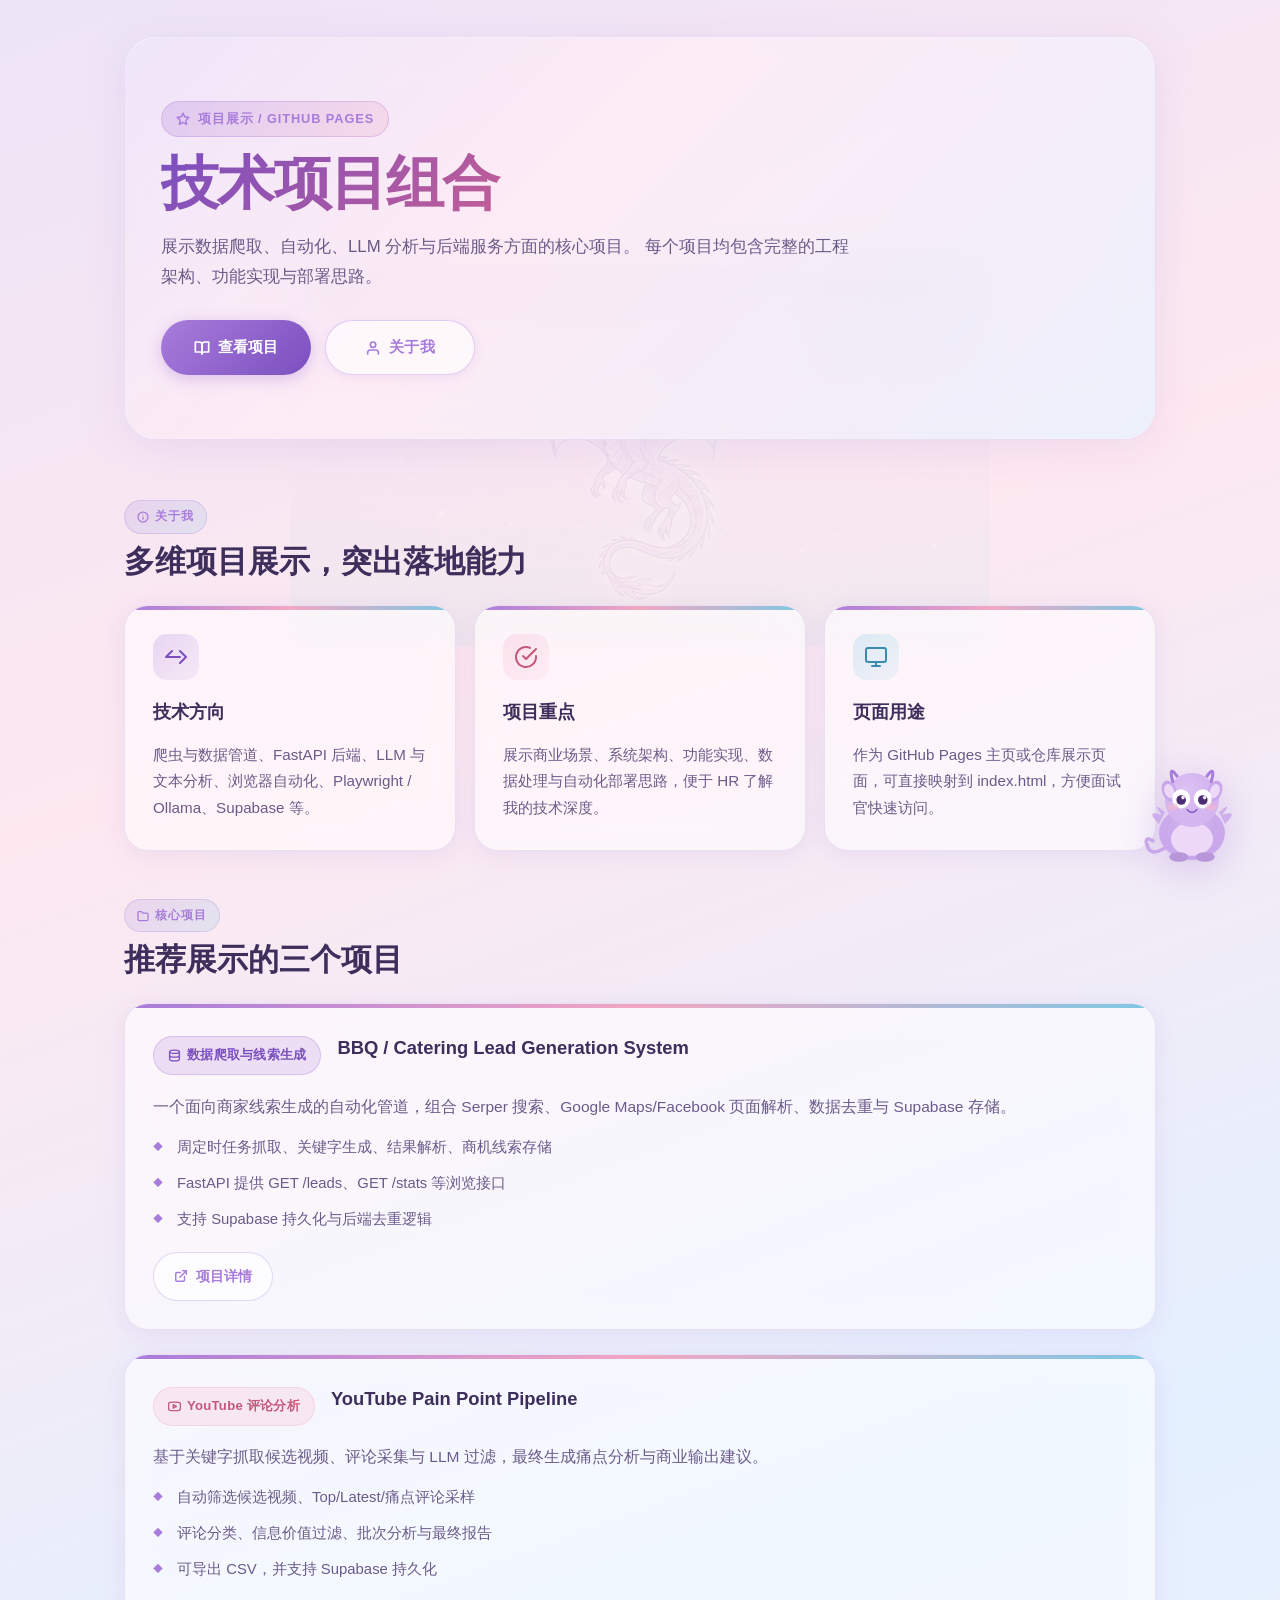
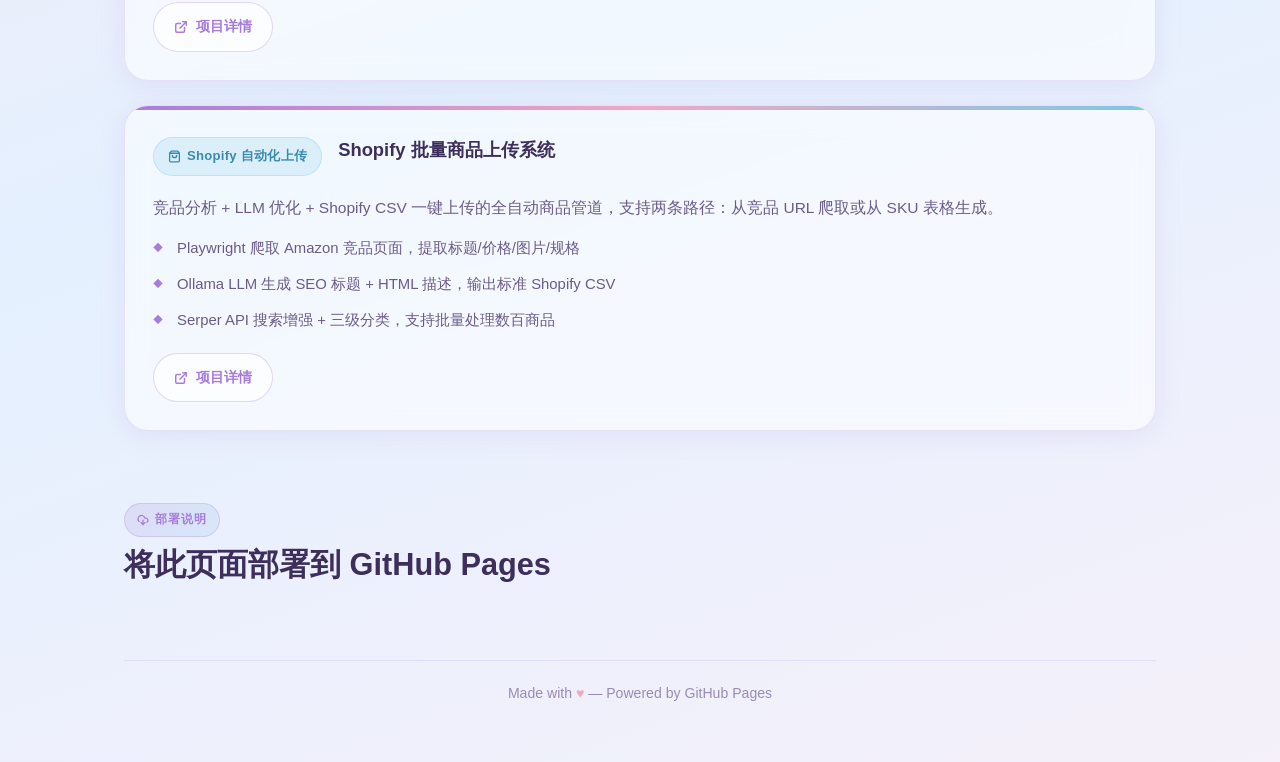
==== index.html @ dde098b6 "项目展示" ====
<!DOCTYPE html>
<html lang="zh-CN">
<head>
  <meta charset="UTF-8" />
  <meta name="viewport" content="width=device-width, initial-scale=1.0" />
  <title>Portfolio | GitHub Pages</title>
  <link rel="stylesheet" href="style.css" />
</head>
<body>

  <!-- ====== Starry sky layer ====== -->
  <div class="stars-layer" id="starsLayer" aria-hidden="true"></div>

  <!-- ====== Dragon background watermark ====== -->
  <img class="dragon-bg" src="images/kali-dragon-bg.png" alt="" aria-hidden="true" />

  <!-- ====== Mouse trail canvas ====== -->
  <canvas id="trailCanvas" aria-hidden="true"></canvas>

  <!-- ====== Page shell ====== -->
  <div class="page-shell">

    <!-- ====== Hero ====== -->
    <header class="hero">
      <div class="hero-content">
        <p class="eyebrow">
          <svg width="14" height="14" viewBox="0 0 24 24" fill="none" stroke="currentColor" stroke-width="2.5" stroke-linecap="round" stroke-linejoin="round"><polygon points="12 2 15.09 8.26 22 9.27 17 14.14 18.18 21.02 12 17.77 5.82 21.02 7 14.14 2 9.27 8.91 8.26 12 2"/></svg>
          项目展示 / GitHub Pages
        </p>
        <h1>技术项目组合</h1>
        <p class="hero-copy">
          展示数据爬取、自动化、LLM 分析与后端服务方面的核心项目。
          每个项目均包含完整的工程架构、功能实现与部署思路。
        </p>
        <div class="hero-buttons">
          <a class="btn btn-primary" href="#projects">
            <svg width="16" height="16" viewBox="0 0 24 24" fill="none" stroke="currentColor" stroke-width="2.5" stroke-linecap="round" stroke-linejoin="round"><path d="M2 3h6a4 4 0 0 1 4 4v14a3 3 0 0 0-3-3H2z"/><path d="M22 3h-6a4 4 0 0 0-4 4v14a3 3 0 0 1 3-3h7z"/></svg>
            查看项目
          </a>
          <a class="btn btn-secondary" href="#about">
            <svg width="16" height="16" viewBox="0 0 24 24" fill="none" stroke="currentColor" stroke-width="2.5" stroke-linecap="round" stroke-linejoin="round"><path d="M20 21v-2a4 4 0 0 0-4-4H8a4 4 0 0 0-4 4v2"/><circle cx="12" cy="7" r="4"/></svg>
            关于我
          </a>
        </div>
      </div>
    </header>

    <main>

      <!-- ====== About ====== -->
      <section class="intro" id="about">
        <div class="section-head">
          <span class="section-label">
            <svg width="12" height="12" viewBox="0 0 24 24" fill="none" stroke="currentColor" stroke-width="2.5" stroke-linecap="round" stroke-linejoin="round"><circle cx="12" cy="12" r="10"/><line x1="12" y1="16" x2="12" y2="12"/><line x1="12" y1="8" x2="12.01" y2="8"/></svg>
            关于我
          </span>
          <h2>多维项目展示，突出落地能力</h2>
        </div>
        <div class="intro-grid">
          <div class="intro-card">
            <div class="card-icon card-icon--purple">
              <svg width="24" height="24" viewBox="0 0 24 24" fill="none" stroke="#7B4FBF" stroke-width="2" stroke-linecap="round" stroke-linejoin="round"><polyline points="16 18 22 12 16 6"/><polyline points="8 6 2 12 16 12"/></svg>
            </div>
            <h3>技术方向</h3>
            <p>爬虫与数据管道、FastAPI 后端、LLM 与文本分析、浏览器自动化、Playwright / Ollama、Supabase 等。</p>
          </div>
          <div class="intro-card">
            <div class="card-icon card-icon--pink">
              <svg width="24" height="24" viewBox="0 0 24 24" fill="none" stroke="#C4587A" stroke-width="2" stroke-linecap="round" stroke-linejoin="round"><path d="M22 11.08V12a10 10 0 1 1-5.93-9.14"/><polyline points="22 4 12 14.01 9 11.01"/></svg>
            </div>
            <h3>项目重点</h3>
            <p>展示商业场景、系统架构、功能实现、数据处理与自动化部署思路，便于 HR 了解我的技术深度。</p>
          </div>
          <div class="intro-card">
            <div class="card-icon card-icon--cyan">
              <svg width="24" height="24" viewBox="0 0 24 24" fill="none" stroke="#3A8BAD" stroke-width="2" stroke-linecap="round" stroke-linejoin="round"><rect x="2" y="3" width="20" height="14" rx="2" ry="2"/><line x1="8" y1="21" x2="16" y2="21"/><line x1="12" y1="17" x2="12" y2="21"/></svg>
            </div>
            <h3>页面用途</h3>
            <p>作为 GitHub Pages 主页或仓库展示页面，可直接映射到 index.html，方便面试官快速访问。</p>
          </div>
        </div>
      </section>

      <!-- ====== Projects ====== -->
      <section class="projects" id="projects">
        <div class="section-head">
          <span class="section-label">
            <svg width="12" height="12" viewBox="0 0 24 24" fill="none" stroke="currentColor" stroke-width="2.5" stroke-linecap="round" stroke-linejoin="round"><path d="M22 19a2 2 0 0 1-2 2H4a2 2 0 0 1-2-2V5a2 2 0 0 1 2-2h5l2 3h9a2 2 0 0 1 2 2z"/></svg>
            核心项目
          </span>
          <h2>推荐展示的三个项目</h2>
        </div>

        <article class="project-card">
          <div class="project-meta">
            <span class="project-tag tag--purple">
              <svg width="13" height="13" viewBox="0 0 24 24" fill="none" stroke="currentColor" stroke-width="2.5" stroke-linecap="round" stroke-linejoin="round"><ellipse cx="12" cy="5" rx="9" ry="3"/><path d="M21 12c0 1.66-4 3-9 3s-9-1.34-9-3"/><path d="M3 5v14c0 1.66 4 3 9 3s9-1.34 9-3V5"/></svg>
              数据爬取与线索生成
            </span>
            <h3>BBQ / Catering Lead Generation System</h3>
          </div>
          <p>一个面向商家线索生成的自动化管道，组合 Serper 搜索、Google Maps/Facebook 页面解析、数据去重与 Supabase 存储。</p>
          <ul>
            <li>周定时任务抓取、关键字生成、结果解析、商机线索存储</li>
            <li>FastAPI 提供 GET /leads、GET /stats 等浏览接口</li>
            <li>支持 Supabase 持久化与后端去重逻辑</li>
          </ul>
          <div class="project-links">
            <a class="link-button" href="project-a/bbq-leadgen.html">
              <svg width="14" height="14" viewBox="0 0 24 24" fill="none" stroke="currentColor" stroke-width="2.5" stroke-linecap="round" stroke-linejoin="round"><path d="M18 13v6a2 2 0 0 1-2 2H5a2 2 0 0 1-2-2V8a2 2 0 0 1 2-2h6"/><polyline points="15 3 21 3 21 9"/><line x1="10" y1="14" x2="21" y2="3"/></svg>
              项目详情
            </a>
          </div>
        </article>

        <article class="project-card">
          <div class="project-meta">
            <span class="project-tag tag--pink">
              <svg width="13" height="13" viewBox="0 0 24 24" fill="none" stroke="currentColor" stroke-width="2.5" stroke-linecap="round" stroke-linejoin="round"><path d="M22.54 6.42a2.78 2.78 0 0 0-1.94-2C18.88 4 12 4 12 4s-6.88 0-8.6.46a2.78 2.78 0 0 0-1.94 2A29 29 0 0 0 1 11.75a29 29 0 0 0 .46 5.33A2.78 2.78 0 0 0 3.4 19.13C5.12 19.56 12 19.56 12 19.56s6.88 0 8.6-.46a2.78 2.78 0 0 0 1.94-2 29 29 0 0 0 .46-5.25 29 29 0 0 0-.46-5.33z"/><polygon points="9.75 15.02 15.5 11.75 9.75 8.48 9.75 15.02"/></svg>
              YouTube 评论分析
            </span>
            <h3>YouTube Pain Point Pipeline</h3>
          </div>
          <p>基于关键字抓取候选视频、评论采集与 LLM 过滤，最终生成痛点分析与商业输出建议。</p>
          <ul>
            <li>自动筛选候选视频、Top/Latest/痛点评论采样</li>
            <li>评论分类、信息价值过滤、批次分析与最终报告</li>
            <li>可导出 CSV，并支持 Supabase 持久化</li>
          </ul>
          <div class="project-links">
            <a class="link-button" href="project-c/youtube-painpoints.html">
              <svg width="14" height="14" viewBox="0 0 24 24" fill="none" stroke="currentColor" stroke-width="2.5" stroke-linecap="round" stroke-linejoin="round"><path d="M18 13v6a2 2 0 0 1-2 2H5a2 2 0 0 1-2-2V8a2 2 0 0 1 2-2h6"/><polyline points="15 3 21 3 21 9"/><line x1="10" y1="14" x2="21" y2="3"/></svg>
              项目详情
            </a>
          </div>
        </article>

        <article class="project-card">
          <div class="project-meta">
            <span class="project-tag tag--cyan">
              <svg width="13" height="13" viewBox="0 0 24 24" fill="none" stroke="currentColor" stroke-width="2.5" stroke-linecap="round" stroke-linejoin="round"><path d="M6 2L3 6v14a2 2 0 0 0 2 2h14a2 2 0 0 0 2-2V6l-3-4z"/><line x1="3" y1="6" x2="21" y2="6"/><path d="M16 10a4 4 0 0 1-8 0"/></svg>
              Shopify 自动化上传
            </span>
            <h3>Shopify 批量商品上传系统</h3>
          </div>
          <p>竞品分析 + LLM 优化 + Shopify CSV 一键上传的全自动商品管道，支持两条路径：从竞品 URL 爬取或从 SKU 表格生成。</p>
          <ul>
            <li>Playwright 爬取 Amazon 竞品页面，提取标题/价格/图片/规格</li>
            <li>Ollama LLM 生成 SEO 标题 + HTML 描述，输出标准 Shopify CSV</li>
            <li>Serper API 搜索增强 + 三级分类，支持批量处理数百商品</li>
          </ul>
          <div class="project-links">
            <a class="link-button" href="project-b/shopify-upload.html">
              <svg width="14" height="14" viewBox="0 0 24 24" fill="none" stroke="currentColor" stroke-width="2.5" stroke-linecap="round" stroke-linejoin="round"><path d="M18 13v6a2 2 0 0 1-2 2H5a2 2 0 0 1-2-2V8a2 2 0 0 1 2-2h6"/><polyline points="15 3 21 3 21 9"/><line x1="10" y1="14" x2="21" y2="3"/></svg>
              项目详情
            </a>
          </div>
        </article>
      </section>

      <!-- ====== Deploy ====== -->
      <section class="deploy" id="deploy">
        <div class="section-head">
          <span class="section-label">
            <svg width="12" height="12" viewBox="0 0 24 24" fill="none" stroke="currentColor" stroke-width="2.5" stroke-linecap="round" stroke-linejoin="round"><path d="M4 14.899A7 7 0 1 1 15.71 8h1.79a4.5 4.5 0 0 1 2.5 8.242"/><polyline points="12 12 12 21"/><polyline points="8 17 12 21 16 17"/></svg>
            部署说明
          </span>
          <h2>将此页面部署到 GitHub Pages</h2>
        </div>
        <ol class="deploy-steps"></ol>
      </section>

    </main>

    <!-- ====== Footer ====== -->
    <footer class="footer">
      <p>
        Made with <span class="footer-heart">&#9829;</span> — Powered by GitHub Pages
      </p>
    </footer>
  </div>

  <!-- ====== Cartoon mascot (cute dragon with eye-tracking) ====== -->
  <div class="mascot-wrapper" id="mascot" aria-hidden="true">
    <svg viewBox="0 0 200 200" xmlns="http://www.w3.org/2000/svg">
      <!-- Body -->
      <ellipse cx="100" cy="135" rx="55" ry="45" fill="#C9A7EB"/>
      <ellipse cx="100" cy="135" rx="55" ry="45" fill="url(#bodyGrad)" opacity="0.5"/>
      <!-- Belly -->
      <ellipse cx="100" cy="145" rx="35" ry="28" fill="#EDD9F7"/>
      <!-- Head -->
      <circle cx="100" cy="80" r="45" fill="#D4B5F0"/>
      <circle cx="100" cy="80" r="45" fill="url(#headGrad)" opacity="0.4"/>
      <!-- Horns -->
      <path d="M68 50 Q60 20 75 40" stroke="#A87CDB" stroke-width="5" fill="none" stroke-linecap="round"/>
      <path d="M132 50 Q140 20 125 40" stroke="#A87CDB" stroke-width="5" fill="none" stroke-linecap="round"/>
      <!-- Small ears -->
      <ellipse cx="62" cy="65" rx="12" ry="18" fill="#C9A7EB" transform="rotate(-20 62 65)"/>
      <ellipse cx="138" cy="65" rx="12" ry="18" fill="#C9A7EB" transform="rotate(20 138 65)"/>
      <ellipse cx="62" cy="65" rx="8" ry="12" fill="#EDD9F7" transform="rotate(-20 62 65)"/>
      <ellipse cx="138" cy="65" rx="8" ry="12" fill="#EDD9F7" transform="rotate(20 138 65)"/>
      <!-- Eye whites -->
      <ellipse cx="82" cy="78" rx="15" ry="16" fill="white"/>
      <ellipse cx="118" cy="78" rx="15" ry="16" fill="white"/>
      <!-- Pupils (will be animated by JS) -->
      <circle id="pupilL" cx="82" cy="80" r="8" fill="#4A2D73"/>
      <circle id="pupilR" cx="118" cy="80" r="8" fill="#4A2D73"/>
      <!-- Pupil shine -->
      <circle id="shineL" cx="85" cy="76" r="3" fill="white" opacity="0.9"/>
      <circle id="shineR" cx="121" cy="76" r="3" fill="white" opacity="0.9"/>
      <!-- Blush -->
      <ellipse cx="68" cy="92" rx="10" ry="6" fill="#F5B8D1" opacity="0.6"/>
      <ellipse cx="132" cy="92" rx="10" ry="6" fill="#F5B8D1" opacity="0.6"/>
      <!-- Mouth -->
      <path d="M92 96 Q100 106 108 96" stroke="#7B4FBF" stroke-width="2.5" fill="none" stroke-linecap="round"/>
      <!-- Tiny wings -->
      <path d="M45 120 Q20 95 50 105 Q30 80 55 100" fill="#C9A7EB" opacity="0.85"/>
      <path d="M155 120 Q180 95 150 105 Q170 80 145 100" fill="#C9A7EB" opacity="0.85"/>
      <!-- Tail -->
      <path d="M55 160 Q30 175 25 155 Q20 140 35 148" stroke="#C9A7EB" stroke-width="6" fill="none" stroke-linecap="round"/>
      <!-- Feet -->
      <ellipse cx="78" cy="175" rx="16" ry="8" fill="#B896DA"/>
      <ellipse cx="122" cy="175" rx="16" ry="8" fill="#B896DA"/>
      <!-- Gradients -->
      <defs>
        <radialGradient id="bodyGrad" cx="50%" cy="30%" r="70%">
          <stop offset="0%" stop-color="#E8D5F5" stop-opacity="0.6"/>
          <stop offset="100%" stop-color="#C9A7EB" stop-opacity="0"/>
        </radialGradient>
        <radialGradient id="headGrad" cx="40%" cy="30%" r="65%">
          <stop offset="0%" stop-color="#F0E4FA" stop-opacity="0.7"/>
          <stop offset="100%" stop-color="#D4B5F0" stop-opacity="0"/>
        </radialGradient>
      </defs>
    </svg>
  </div>

  <!-- ====== Scripts ====== -->
  <script>
  (function() {
    "use strict";

    /* ============================
       1. STARRY SKY GENERATOR
       ============================ */
    const starsLayer = document.getElementById("starsLayer");
    const STAR_COUNT = 100;
    const starColors = ["", "star--pink", "star--purple", "star--cyan", "star--gold"];

    for (let i = 0; i < STAR_COUNT; i++) {
      const s = document.createElement("div");
      s.className = "star " + starColors[Math.floor(Math.random() * starColors.length)];
      const size = Math.random() * 4 + 1.5;
      s.style.cssText = `
        width:${size}px;height:${size}px;
        top:${Math.random() * 100}%;
        left:${Math.random() * 100}%;
        --dur:${Math.random() * 3 + 2}s;
        --delay:${Math.random() * 5}s;
      `;
      starsLayer.appendChild(s);
    }

    /* ============================
       2. MOUSE COLORFUL TRAIL
       ============================ */
    const canvas = document.getElementById("trailCanvas");
    const ctx = canvas.getContext("2d");
    let W, H;

    function resize() {
      W = canvas.width  = window.innerWidth;
      H = canvas.height = window.innerHeight;
    }
    resize();
    window.addEventListener("resize", resize);

    const particles = [];
    const trailColors = [
      "#A87CDB", "#F2A7C3", "#7EC8E3", "#F5C56A",
      "#D4B5F0", "#FFD1DC", "#B5E8D5", "#FFB88C",
      "#C9A7EB", "#87CEEB", "#FFC0CB", "#DDA0DD"
    ];

    let mouseX = -100, mouseY = -100;
    let lastX = -100, lastY = -100;
    let trailActive = false;

    document.addEventListener("mousemove", function(e) {
      mouseX = e.clientX;
      mouseY = e.clientY;
      trailActive = true;
    });

    document.addEventListener("mouseleave", function() {
      trailActive = false;
    });

    function spawnParticles() {
      if (!trailActive) return;
      const dx = mouseX - lastX;
      const dy = mouseY - lastY;
      const dist = Math.sqrt(dx * dx + dy * dy);
      const count = Math.min(Math.floor(dist / 3) + 1, 6);

      for (let i = 0; i < count; i++) {
        const t = i / count;
        particles.push({
          x: lastX + dx * t + (Math.random() - 0.5) * 8,
          y: lastY + dy * t + (Math.random() - 0.5) * 8,
          vx: (Math.random() - 0.5) * 2.5,
          vy: (Math.random() - 0.5) * 2.5 + 0.5,
          size: Math.random() * 6 + 3,
          color: trailColors[Math.floor(Math.random() * trailColors.length)],
          alpha: 1,
          decay: Math.random() * 0.015 + 0.012,
          rotation: Math.random() * Math.PI * 2,
          rotSpeed: (Math.random() - 0.5) * 0.15,
          shape: Math.random() > 0.5 ? "circle" : "star"
        });
      }
      lastX = mouseX;
      lastY = mouseY;
    }

    function drawStar(cx, cy, r, rotation) {
      ctx.save();
      ctx.translate(cx, cy);
      ctx.rotate(rotation);
      ctx.beginPath();
      for (let i = 0; i < 5; i++) {
        const angle = (i * 4 * Math.PI) / 5 - Math.PI / 2;
        const x = Math.cos(angle) * r;
        const y = Math.sin(angle) * r;
        i === 0 ? ctx.moveTo(x, y) : ctx.lineTo(x, y);
      }
      ctx.closePath();
      ctx.restore();
    }

    function animateTrail() {
      ctx.clearRect(0, 0, W, H);
      spawnParticles();

      for (let i = particles.length - 1; i >= 0; i--) {
        const p = particles[i];
        p.x += p.vx;
        p.y += p.vy;
        p.vy += 0.03;
        p.alpha -= p.decay;
        p.size *= 0.985;
        p.rotation += p.rotSpeed;

        if (p.alpha <= 0 || p.size < 0.5) {
          particles.splice(i, 1);
          continue;
        }

        ctx.save();
        ctx.globalAlpha = p.alpha;
        ctx.fillStyle = p.color;
        ctx.shadowColor = p.color;
        ctx.shadowBlur = 8;

        if (p.shape === "star") {
          drawStar(p.x, p.y, p.size, p.rotation);
          ctx.fill();
        } else {
          ctx.beginPath();
          ctx.arc(p.x, p.y, p.size, 0, Math.PI * 2);
          ctx.fill();
        }
        ctx.restore();
      }

      // Keep particle count in check
      if (particles.length > 500) {
        particles.splice(0, particles.length - 500);
      }

      requestAnimationFrame(animateTrail);
    }
    animateTrail();

    /* ============================
       3. MASCOT EYE TRACKING
       ============================ */
    const mascot = document.getElementById("mascot");
    const pupilL = document.getElementById("pupilL");
    const pupilR = document.getElementById("pupilR");
    const shineL = document.getElementById("shineL");
    const shineR = document.getElementById("shineR");

    // Eye center positions in SVG coordinates
    const eyeLCenter = { x: 82, y: 78 };
    const eyeRCenter = { x: 118, y: 78 };
    const maxPupilOffset = 6;
    const maxShineOffset = 4;

    function updateEyes() {
      const rect = mascot.getBoundingClientRect();
      // Mascot center in viewport
      const cx = rect.left + rect.width / 2;
      const cy = rect.top + rect.height * 0.4;

      const dx = mouseX - cx;
      const dy = mouseY - cy;
      const dist = Math.sqrt(dx * dx + dy * dy) || 1;
      const normX = dx / dist;
      const normY = dy / dist;

      // Scale movement based on distance
      const scale = Math.min(dist / 300, 1);
      const pOffsetX = normX * maxPupilOffset * scale;
      const pOffsetY = normY * maxPupilOffset * scale;
      const sOffsetX = normX * maxShineOffset * scale;
      const sOffsetY = normY * maxShineOffset * scale;

      pupilL.setAttribute("cx", eyeLCenter.x + pOffsetX);
      pupilL.setAttribute("cy", eyeLCenter.y + pOffsetY);
      pupilR.setAttribute("cx", eyeRCenter.x + pOffsetX);
      pupilR.setAttribute("cy", eyeRCenter.y + pOffsetY);

      shineL.setAttribute("cx", eyeLCenter.x + pOffsetX + 3 + sOffsetX * 0.3);
      shineL.setAttribute("cy", eyeLCenter.y + pOffsetY - 4 + sOffsetY * 0.3);
      shineR.setAttribute("cx", eyeRCenter.x + pOffsetX + 3 + sOffsetX * 0.3);
      shineR.setAttribute("cy", eyeRCenter.y + pOffsetY - 4 + sOffsetY * 0.3);
    }

    document.addEventListener("mousemove", updateEyes);

    /* ============================
       4. SMOOTH SCROLL
       ============================ */
    document.querySelectorAll('a[href^="#"]').forEach(function(a) {
      a.addEventListener("click", function(e) {
        const id = this.getAttribute("href");
        if (id.length > 1) {
          const el = document.querySelector(id);
          if (el) {
            e.preventDefault();
            el.scrollIntoView({ behavior: "smooth", block: "start" });
          }
        }
      });
    });

    /* ============================
       5. SCROLL REVEAL ANIMATION
       ============================ */
    const revealEls = document.querySelectorAll(".intro-card, .project-card, .section-head");
    revealEls.forEach(function(el) {
      el.style.opacity = "0";
      el.style.transform = "translateY(24px)";
      el.style.transition = "opacity 0.6s ease, transform 0.6s ease";
    });

    const observer = new IntersectionObserver(function(entries) {
      entries.forEach(function(entry) {
        if (entry.isIntersecting) {
          entry.target.style.opacity = "1";
          entry.target.style.transform = "translateY(0)";
          observer.unobserve(entry.target);
        }
      });
    }, { threshold: 0.15 });

    revealEls.forEach(function(el) { observer.observe(el); });

  })();
  </script>

</body>
</html>
---- style.css ----
/* ============================================
   GitHub Pages Portfolio — Light Pastel Theme
   Instagram-style pastel + starry sky
   ============================================ */

:root {
  /* Pastel palette */
  --lavender:       #E6D8F5;
  --soft-pink:      #FFE0EC;
  --sky-blue:       #D0EAFF;
  --cream:          #FFF8F0;
  --mint:           #D4F5E0;
  --peach:          #FFDAB9;
  --text-dark:      #3D2E5C;
  --text-mid:       #6B5B8A;
  --text-light:     #9A8BB5;
  --glass-bg:       rgba(255, 255, 255, 0.55);
  --glass-border:   rgba(200, 180, 230, 0.35);
  --glass-shadow:   rgba(180, 150, 220, 0.18);
  --accent-purple:  #A87CDB;
  --accent-cyan:    #7EC8E3;
  --accent-pink:    #F2A7C3;
  --accent-gold:    #F5C56A;
  color-scheme: light;
  font-family: "Segoe UI", "PingFang SC", "Microsoft YaHei", "Helvetica Neue", Arial, sans-serif;
  font-size: 16px;
  line-height: 1.75;
}

*, *::before, *::after { box-sizing: border-box; margin: 0; padding: 0; }

/* ---------- Page body ---------- */
body {
  min-height: 100vh;
  background: linear-gradient(160deg, #EDE4F7 0%, #FDE8F0 30%, #E4F0FF 65%, #F5F0FA 100%);
  color: var(--text-dark);
  overflow-x: hidden;
  position: relative;
}

/* ---------- Starry sky layer ---------- */
.stars-layer {
  position: fixed;
  inset: 0;
  pointer-events: none;
  z-index: 0;
  overflow: hidden;
}

.star {
  position: absolute;
  border-radius: 50%;
  background: white;
  opacity: 0;
  animation: twinkle var(--dur) ease-in-out infinite;
  animation-delay: var(--delay);
  box-shadow: 0 0 6px 1px rgba(255,255,255,0.8);
}

@keyframes twinkle {
  0%, 100% { opacity: 0.1; transform: scale(0.7); }
  50%       { opacity: 1;   transform: scale(1.3); }
}

/* Large colored bokeh stars */
.star--pink   { background: var(--accent-pink);   box-shadow: 0 0 10px 3px rgba(242,167,195,0.6); }
.star--purple { background: var(--accent-purple); box-shadow: 0 0 10px 3px rgba(168,124,219,0.5); }
.star--cyan   { background: var(--accent-cyan);   box-shadow: 0 0 10px 3px rgba(126,200,227,0.5); }
.star--gold   { background: var(--accent-gold);   box-shadow: 0 0 10px 3px rgba(245,197,106,0.5); }

/* ---------- Dragon background watermark ---------- */
.dragon-bg {
  position: fixed;
  top: 50%;
  left: 50%;
  translate: -50% -50%;
  width: min(80vw, 700px);
  opacity: 0.18;
  pointer-events: none;
  z-index: 0;
  filter: hue-rotate(-20deg) saturate(0.6);
  user-select: none;
}

/* ---------- Canvas for mouse trail ---------- */
#trailCanvas {
  position: fixed;
  inset: 0;
  width: 100%;
  height: 100%;
  pointer-events: none;
  z-index: 9999;
}

/* ---------- Page shell ---------- */
.page-shell {
  position: relative;
  z-index: 1;
  max-width: 1080px;
  margin: 0 auto;
  padding: 36px 24px 56px;
}

/* ---------- Hero / header ---------- */
.hero {
  position: relative;
  padding: 64px 36px;
  border-radius: 32px;
  background: var(--glass-bg);
  border: 1.5px solid var(--glass-border);
  box-shadow:
    0 8px 40px var(--glass-shadow),
    inset 0 1px 0 rgba(255,255,255,0.7);
  backdrop-filter: blur(20px) saturate(1.3);
  -webkit-backdrop-filter: blur(20px) saturate(1.3);
  margin-bottom: 48px;
  overflow: hidden;
}

.hero::before {
  content: "";
  position: absolute;
  inset: 0;
  border-radius: 32px;
  background: linear-gradient(
    135deg,
    rgba(230,216,245,0.5) 0%,
    rgba(255,224,236,0.4) 40%,
    rgba(208,234,255,0.4) 100%
  );
  pointer-events: none;
  z-index: 0;
}

.hero-content { position: relative; z-index: 1; }

.eyebrow {
  display: inline-flex;
  align-items: center;
  gap: 8px;
  margin-bottom: 16px;
  padding: 6px 14px;
  border-radius: 999px;
  background: linear-gradient(135deg, rgba(168,124,219,0.25), rgba(242,167,195,0.25));
  color: var(--accent-purple);
  font-weight: 700;
  letter-spacing: 0.07em;
  text-transform: uppercase;
  font-size: 0.8rem;
  border: 1px solid rgba(168,124,219,0.3);
}

.hero h1 {
  margin: 0 0 18px;
  font-size: clamp(2.4rem, 4.5vw, 3.8rem);
  line-height: 1.05;
  letter-spacing: -0.03em;
  background: linear-gradient(135deg, #7B4FBF 0%, #D4618C 50%, #5B8FD4 100%);
  -webkit-background-clip: text;
  -webkit-text-fill-color: transparent;
  background-clip: text;
}

.hero-copy {
  max-width: 700px;
  color: var(--text-mid);
  font-size: 1.05rem;
  line-height: 1.8;
}

.hero-buttons {
  display: flex;
  flex-wrap: wrap;
  gap: 14px;
  margin-top: 28px;
}

/* ---------- Buttons ---------- */
.btn {
  display: inline-flex;
  align-items: center;
  justify-content: center;
  gap: 8px;
  min-width: 150px;
  padding: 13px 26px;
  border-radius: 999px;
  text-decoration: none;
  font-weight: 700;
  font-size: 0.95rem;
  letter-spacing: 0.01em;
  transition: transform 0.2s ease, box-shadow 0.2s ease, background 0.2s ease;
  cursor: pointer;
  border: none;
}

.btn:hover {
  transform: translateY(-3px);
  box-shadow: 0 8px 24px rgba(168,124,219,0.3);
}

.btn-primary {
  background: linear-gradient(135deg, #A87CDB, #7B4FBF);
  color: #fff;
  box-shadow: 0 4px 16px rgba(168,124,219,0.4);
}

.btn-primary:hover {
  background: linear-gradient(135deg, #B890E8, #8C5FD0);
}

.btn-secondary {
  background: rgba(255,255,255,0.65);
  color: var(--accent-purple);
  border: 1.5px solid rgba(168,124,219,0.35);
  box-shadow: 0 2px 10px rgba(168,124,219,0.15);
}

.btn-secondary:hover {
  background: rgba(255,255,255,0.9);
  border-color: rgba(168,124,219,0.55);
}

/* ---------- Sections ---------- */
.section-head { margin-bottom: 24px; }

.section-label {
  display: inline-flex;
  align-items: center;
  gap: 6px;
  margin-bottom: 10px;
  padding: 5px 12px;
  border-radius: 999px;
  background: linear-gradient(135deg, rgba(168,124,219,0.18), rgba(126,200,227,0.18));
  color: var(--accent-purple);
  font-weight: 700;
  text-transform: uppercase;
  letter-spacing: 0.07em;
  font-size: 0.78rem;
  border: 1px solid rgba(168,124,219,0.25);
}

.section-head h2 {
  margin: 0;
  font-size: clamp(1.6rem, 2.4vw, 2.4rem);
  color: var(--text-dark);
  line-height: 1.2;
}

/* ---------- Intro section ---------- */
.intro { padding: 12px 0 48px; }

.intro-grid {
  display: grid;
  grid-template-columns: repeat(auto-fit, minmax(230px, 1fr));
  gap: 18px;
}

/* ---------- Glass cards ---------- */
.intro-card,
.project-card {
  border-radius: 24px;
  padding: 28px;
  background: var(--glass-bg);
  border: 1.5px solid var(--glass-border);
  box-shadow:
    0 4px 24px var(--glass-shadow),
    inset 0 1px 0 rgba(255,255,255,0.7);
  backdrop-filter: blur(14px) saturate(1.2);
  -webkit-backdrop-filter: blur(14px) saturate(1.2);
  transition: transform 0.25s ease, box-shadow 0.25s ease;
  position: relative;
  overflow: hidden;
}

.intro-card::before,
.project-card::before {
  content: "";
  position: absolute;
  top: 0; left: 0; right: 0;
  height: 4px;
  border-radius: 24px 24px 0 0;
  background: linear-gradient(90deg, var(--accent-purple), var(--accent-pink), var(--accent-cyan));
}

.intro-card:hover,
.project-card:hover {
  transform: translateY(-5px);
  box-shadow:
    0 12px 40px rgba(168,124,219,0.22),
    inset 0 1px 0 rgba(255,255,255,0.8);
}

.intro-card h3,
.project-card h3 {
  margin: 0 0 14px;
  color: var(--text-dark);
  font-size: 1.15rem;
}

.intro-card p { color: var(--text-mid); font-size: 0.95rem; }

/* Card icon badges */
.card-icon {
  display: flex;
  align-items: center;
  justify-content: center;
  width: 46px;
  height: 46px;
  border-radius: 14px;
  margin-bottom: 16px;
  font-size: 1.5rem;
}

.card-icon--purple { background: linear-gradient(135deg, rgba(168,124,219,0.25), rgba(168,124,219,0.1)); }
.card-icon--pink   { background: linear-gradient(135deg, rgba(242,167,195,0.25), rgba(242,167,195,0.1)); }
.card-icon--cyan   { background: linear-gradient(135deg, rgba(126,200,227,0.25), rgba(126,200,227,0.1)); }

/* ---------- Projects ---------- */
.projects { padding-bottom: 48px; }

.project-card {
  margin-bottom: 24px;
}

.project-meta {
  display: flex;
  align-items: center;
  gap: 16px;
  flex-wrap: wrap;
  margin-bottom: 14px;
}

.project-tag {
  display: inline-flex;
  align-items: center;
  gap: 6px;
  padding: 7px 14px;
  border-radius: 999px;
  font-size: 0.82rem;
  font-weight: 700;
  letter-spacing: 0.02em;
}

.tag--purple { background: rgba(168,124,219,0.2); color: #7B4FBF; border: 1px solid rgba(168,124,219,0.3); }
.tag--pink   { background: rgba(242,167,195,0.2); color: #C4587A; border: 1px solid rgba(242,167,195,0.3); }
.tag--cyan   { background: rgba(126,200,227,0.2); color: #3A8BAD; border: 1px solid rgba(126,200,227,0.3); }

.project-card p {
  color: var(--text-mid);
  font-size: 0.97rem;
  margin-bottom: 8px;
}

.project-card ul {
  margin: 14px 0 0;
  padding-left: 20px;
  list-style: none;
}

.project-card li {
  position: relative;
  padding-left: 4px;
  margin-bottom: 10px;
  color: var(--text-mid);
  font-size: 0.93rem;
}

.project-card li::before {
  content: "◆";
  position: absolute;
  left: -20px;
  color: var(--accent-purple);
  font-size: 0.65rem;
  top: 4px;
}

.project-links { margin-top: 20px; }

.link-button {
  display: inline-flex;
  align-items: center;
  gap: 8px;
  padding: 11px 20px;
  border-radius: 999px;
  text-decoration: none;
  background: rgba(255,255,255,0.65);
  color: var(--accent-purple);
  font-weight: 600;
  font-size: 0.9rem;
  border: 1.5px solid rgba(168,124,219,0.3);
  transition: background 0.2s ease, border-color 0.2s ease, transform 0.2s ease, box-shadow 0.2s ease;
}

.link-button:hover {
  background: rgba(255,255,255,0.9);
  border-color: rgba(168,124,219,0.55);
  transform: translateY(-2px);
  box-shadow: 0 6px 20px rgba(168,124,219,0.2);
}

/* ---------- Deploy section ---------- */
.deploy { padding: 0 0 52px; }

.deploy-steps {
  margin: 0;
  padding-left: 22px;
}

.deploy-steps li {
  margin-bottom: 16px;
  color: var(--text-mid);
}

/* ---------- Footer ---------- */
.footer {
  padding: 20px 0 0;
  border-top: 1.5px solid rgba(200,180,230,0.3);
  text-align: center;
}

.footer p {
  color: var(--text-light);
  font-size: 0.88rem;
}

.footer-heart {
  color: var(--accent-pink);
  display: inline-block;
  animation: heartbeat 1.4s ease-in-out infinite;
}

@keyframes heartbeat {
  0%, 100% { transform: scale(1); }
  50%       { transform: scale(1.25); }
}

/* ---------- Cartoon mascot ---------- */
.mascot-wrapper {
  position: fixed;
  bottom: 28px;
  right: 28px;
  width: 120px;
  height: 120px;
  z-index: 100;
  pointer-events: none;
  cursor: default;
  animation: mascotFloat 3s ease-in-out infinite;
  filter: drop-shadow(0 8px 20px rgba(168,124,219,0.35));
}

@keyframes mascotFloat {
  0%, 100% { translate: 0  0;   }
  50%       { translate: 0 -12px; }
}

.mascot-wrapper svg { width: 100%; height: 100%; }

/* ---------- Scrollbar ---------- */
::-webkit-scrollbar { width: 8px; }
::-webkit-scrollbar-track { background: rgba(230,216,245,0.4); }
::-webkit-scrollbar-thumb {
  background: linear-gradient(var(--accent-purple), var(--accent-pink));
  border-radius: 999px;
}

/* ---------- Selection ---------- */
::selection {
  background: rgba(168,124,219,0.35);
  color: var(--text-dark);
}

/* ---------- Responsive ---------- */
@media (max-width: 720px) {
  .hero { padding: 40px 22px; border-radius: 24px; }
  .hero h1 { font-size: clamp(2rem, 6vw, 2.8rem); }
  .hero-buttons { flex-direction: column; }
  .hero-buttons .btn { width: 100%; }
  .intro-card, .project-card { border-radius: 20px; }
  .mascot-wrapper { width: 90px; height: 90px; bottom: 16px; right: 16px; }
  .page-shell { padding: 20px 16px 40px; }
}
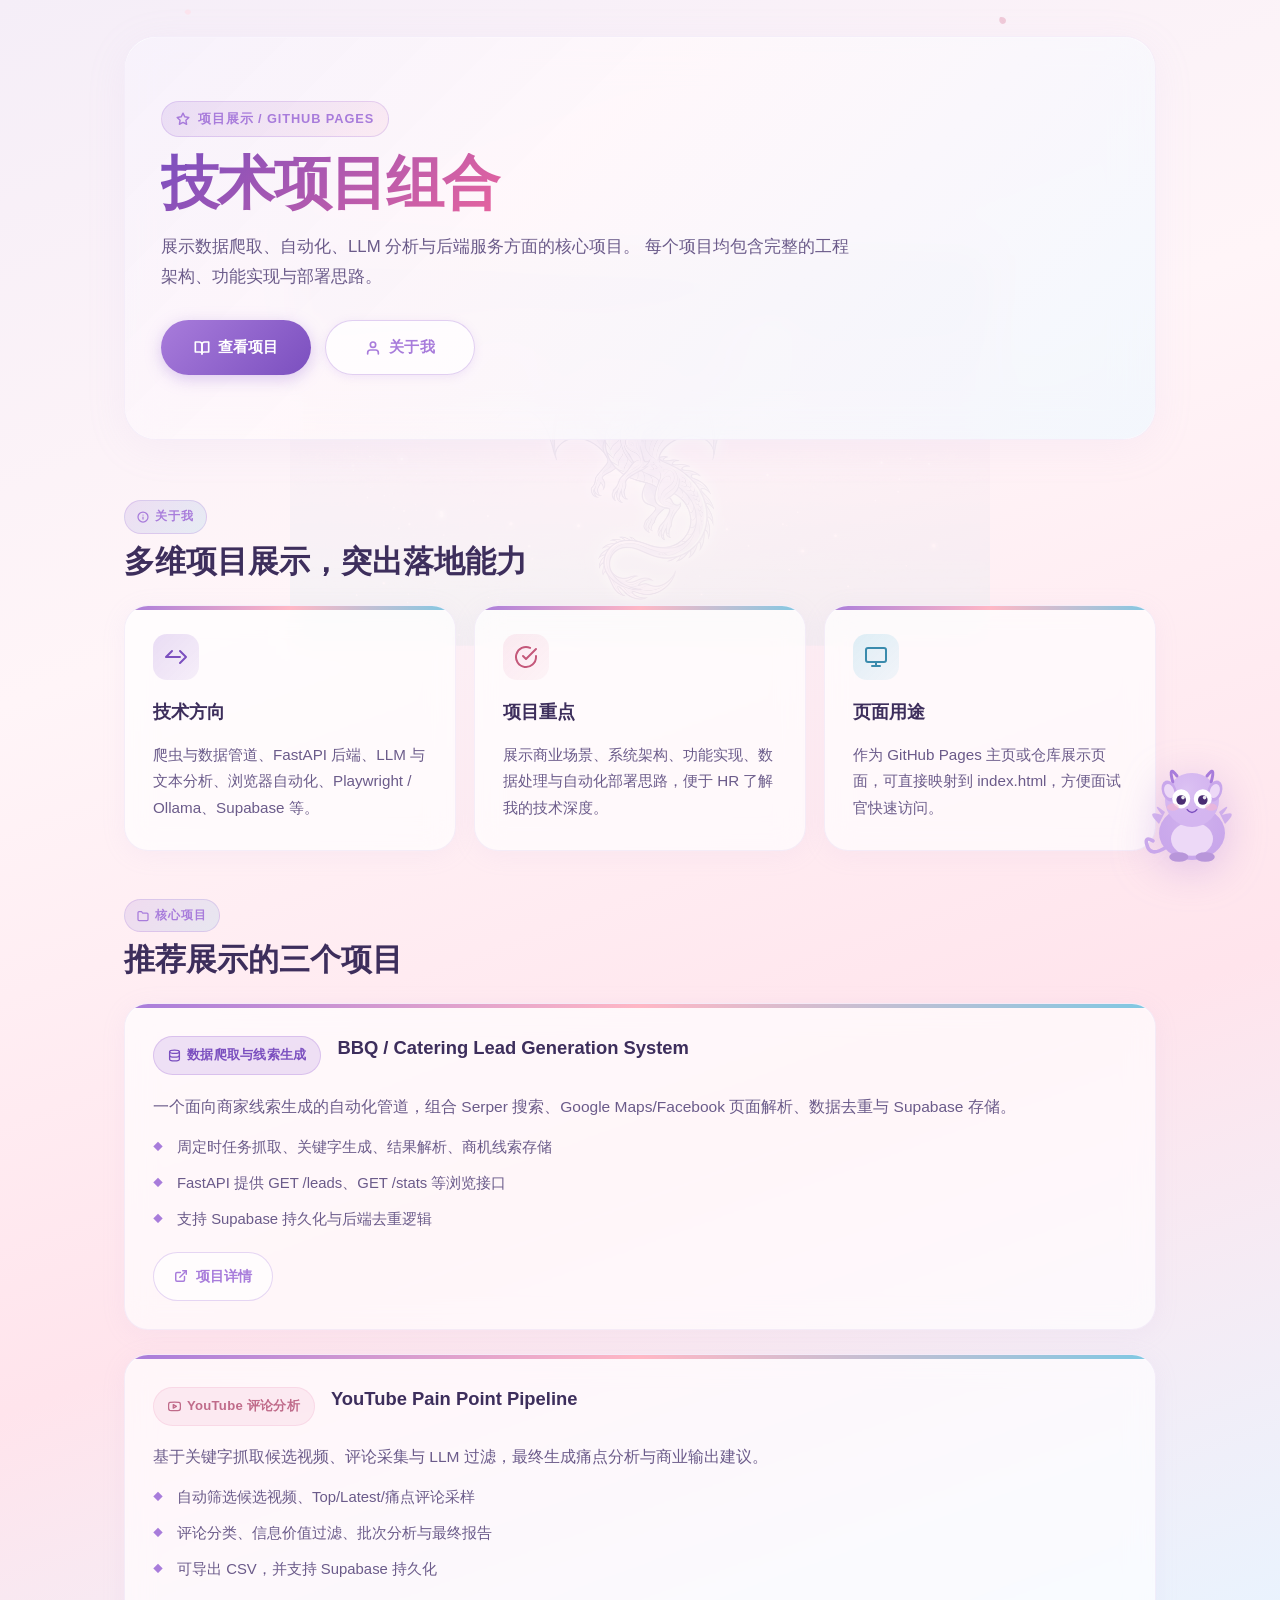
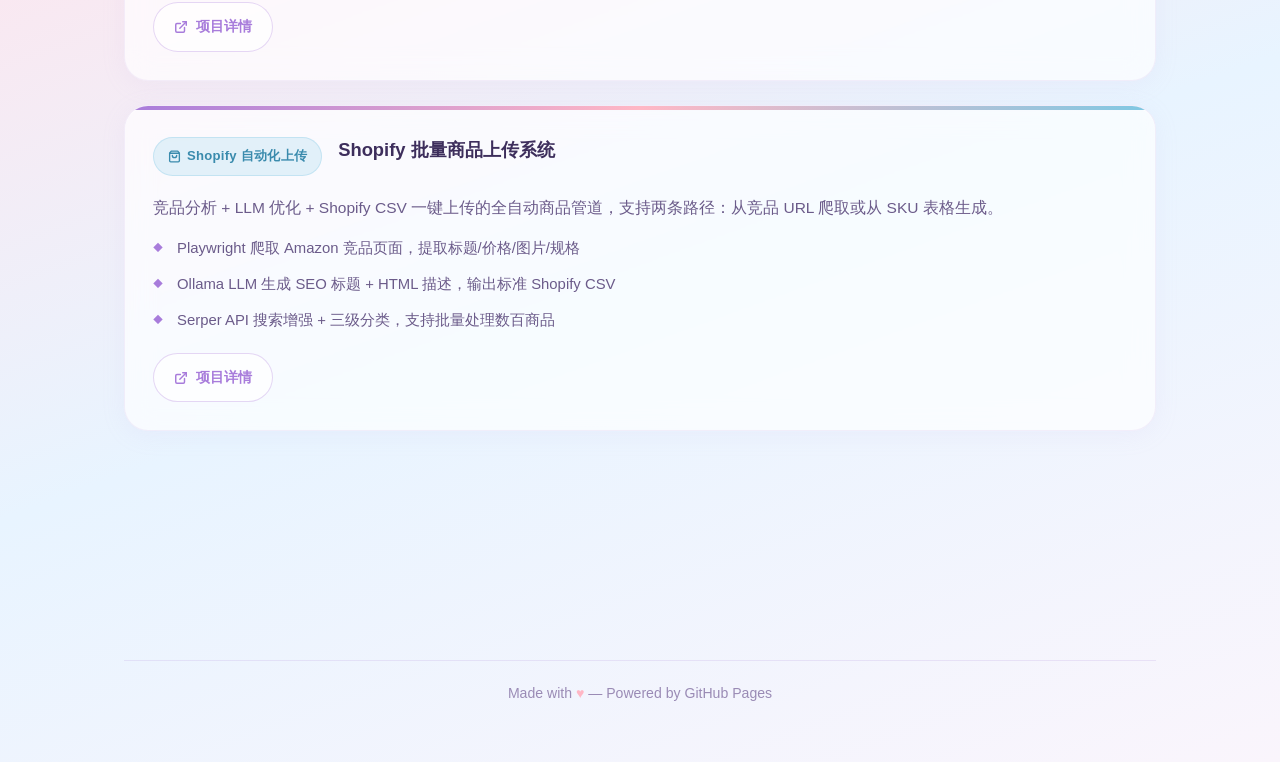
==== commit 2c9250eb: "feat: 樱花飘落动画主题 + 精致BGM播放器重设计" ====
--- a/index.html
+++ b/index.html
@@ -5,6 +5,7 @@
   <meta name="viewport" content="width=device-width, initial-scale=1.0" />
   <title>Portfolio | GitHub Pages</title>
   <link rel="stylesheet" href="style.css" />
+  <link rel="stylesheet" href="sakura-player.css" />
 </head>
 <body>
 
@@ -469,6 +470,6 @@
 
   })();
   </script>
-
+  <script src="sakura.js"></script>
 </body>
 </html>
--- a/style.css
+++ b/style.css
@@ -1,25 +1,29 @@
 /* ============================================
-   GitHub Pages Portfolio — Light Pastel Theme
-   Instagram-style pastel + starry sky
+   GitHub Pages Portfolio — Sakura Theme
+   Cherry blossom petals + fresh minimalist
    ============================================ */
 
 :root {
-  /* Pastel palette */
-  --lavender:       #E6D8F5;
-  --soft-pink:      #FFE0EC;
-  --sky-blue:       #D0EAFF;
-  --cream:          #FFF8F0;
-  --mint:           #D4F5E0;
-  --peach:          #FFDAB9;
+  /* Sakura palette — soft, fresh, elegant */
+  --lavender:       #F5EEF8;
+  --soft-pink:      #FFF5F8;
+  --sky-blue:       #E0F0FF;
+  --cream:          #FFFAF5;
+  --mint:           #E8F8EE;
+  --peach:          #FFE8D0;
+  --sakura-light:   #FFE4EC;
+  --sakura:         #FFB7C5;
+  --sakura-deep:    #E8649E;
+  --branch-brown:   #8B6F5E;
   --text-dark:      #3D2E5C;
   --text-mid:       #6B5B8A;
   --text-light:     #9A8BB5;
-  --glass-bg:       rgba(255, 255, 255, 0.55);
-  --glass-border:   rgba(200, 180, 230, 0.35);
-  --glass-shadow:   rgba(180, 150, 220, 0.18);
+  --glass-bg:       rgba(255, 255, 255, 0.68);
+  --glass-border:   rgba(220, 200, 235, 0.28);
+  --glass-shadow:   rgba(200, 175, 230, 0.10);
   --accent-purple:  #A87CDB;
   --accent-cyan:    #7EC8E3;
-  --accent-pink:    #F2A7C3;
+  --accent-pink:    #FFB7C5;
   --accent-gold:    #F5C56A;
   color-scheme: light;
   font-family: "Segoe UI", "PingFang SC", "Microsoft YaHei", "Helvetica Neue", Arial, sans-serif;
@@ -32,7 +36,7 @@
 /* ---------- Page body ---------- */
 body {
   min-height: 100vh;
-  background: linear-gradient(160deg, #EDE4F7 0%, #FDE8F0 30%, #E4F0FF 65%, #F5F0FA 100%);
+  background: linear-gradient(160deg, #F5EEF8 0%, #FFF5F8 25%, #FFE4EC 50%, #E8F4FF 75%, #FAF5FC 100%);
   color: var(--text-dark);
   overflow-x: hidden;
   position: relative;
@@ -58,15 +62,25 @@
 }
 
 @keyframes twinkle {
-  0%, 100% { opacity: 0.1; transform: scale(0.7); }
-  50%       { opacity: 1;   transform: scale(1.3); }
-}
-
-/* Large colored bokeh stars */
-.star--pink   { background: var(--accent-pink);   box-shadow: 0 0 10px 3px rgba(242,167,195,0.6); }
-.star--purple { background: var(--accent-purple); box-shadow: 0 0 10px 3px rgba(168,124,219,0.5); }
-.star--cyan   { background: var(--accent-cyan);   box-shadow: 0 0 10px 3px rgba(126,200,227,0.5); }
-.star--gold   { background: var(--accent-gold);   box-shadow: 0 0 10px 3px rgba(245,197,106,0.5); }
+  0%, 100% { opacity: 0.05; transform: scale(0.6); }
+  50%       { opacity: 0.5;  transform: scale(1.1); }
+}
+
+/* Sakura-tinted bokeh stars */
+.star--pink   { background: #FFB7C5;   box-shadow: 0 0 8px 2px rgba(255,183,197,0.4); }
+.star--purple { background: #D4B5F0;   box-shadow: 0 0 8px 2px rgba(212,181,240,0.4); }
+.star--cyan   { background: #A8D8EA;   box-shadow: 0 0 8px 2px rgba(168,216,234,0.4); }
+.star--gold   { background: #F5D98E;   box-shadow: 0 0 8px 2px rgba(245,217,142,0.4); }
+
+/* ---------- Sakura canvas layer ---------- */
+#sakuraCanvas {
+  position: fixed;
+  inset: 0;
+  width: 100%;
+  height: 100%;
+  pointer-events: none;
+  z-index: 2;
+}
 
 /* ---------- Dragon background watermark ---------- */
 .dragon-bg {
@@ -124,9 +138,9 @@
   border-radius: 32px;
   background: linear-gradient(
     135deg,
-    rgba(230,216,245,0.5) 0%,
-    rgba(255,224,236,0.4) 40%,
-    rgba(208,234,255,0.4) 100%
+    rgba(238,229,248,0.4) 0%,
+    rgba(255,240,245,0.3) 40%,
+    rgba(216,238,255,0.3) 100%
   );
   pointer-events: none;
   z-index: 0;
@@ -141,13 +155,13 @@
   margin-bottom: 16px;
   padding: 6px 14px;
   border-radius: 999px;
-  background: linear-gradient(135deg, rgba(168,124,219,0.25), rgba(242,167,195,0.25));
+  background: linear-gradient(135deg, rgba(168,124,219,0.18), rgba(240,180,204,0.18));
   color: var(--accent-purple);
   font-weight: 700;
   letter-spacing: 0.07em;
   text-transform: uppercase;
   font-size: 0.8rem;
-  border: 1px solid rgba(168,124,219,0.3);
+  border: 1px solid rgba(168,124,219,0.25);
 }
 
 .hero h1 {
@@ -155,7 +169,7 @@
   font-size: clamp(2.4rem, 4.5vw, 3.8rem);
   line-height: 1.05;
   letter-spacing: -0.03em;
-  background: linear-gradient(135deg, #7B4FBF 0%, #D4618C 50%, #5B8FD4 100%);
+  background: linear-gradient(135deg, #7B4FBF 0%, #E8649E 40%, #FFB7C5 60%, #5B8FD4 100%);
   -webkit-background-clip: text;
   -webkit-text-fill-color: transparent;
   background-clip: text;
@@ -195,7 +209,7 @@
 
 .btn:hover {
   transform: translateY(-3px);
-  box-shadow: 0 8px 24px rgba(168,124,219,0.3);
+  box-shadow: 0 8px 24px rgba(168,124,219,0.22);
 }
 
 .btn-primary {
@@ -286,7 +300,7 @@
 .project-card:hover {
   transform: translateY(-5px);
   box-shadow:
-    0 12px 40px rgba(168,124,219,0.22),
+    0 12px 40px rgba(168,124,219,0.15),
     inset 0 1px 0 rgba(255,255,255,0.8);
 }
 
@@ -312,7 +326,7 @@
 }
 
 .card-icon--purple { background: linear-gradient(135deg, rgba(168,124,219,0.25), rgba(168,124,219,0.1)); }
-.card-icon--pink   { background: linear-gradient(135deg, rgba(242,167,195,0.25), rgba(242,167,195,0.1)); }
+.card-icon--pink   { background: linear-gradient(135deg, rgba(240,180,204,0.25), rgba(240,180,204,0.1)); }
 .card-icon--cyan   { background: linear-gradient(135deg, rgba(126,200,227,0.25), rgba(126,200,227,0.1)); }
 
 /* ---------- Projects ---------- */
@@ -342,7 +356,7 @@
 }
 
 .tag--purple { background: rgba(168,124,219,0.2); color: #7B4FBF; border: 1px solid rgba(168,124,219,0.3); }
-.tag--pink   { background: rgba(242,167,195,0.2); color: #C4587A; border: 1px solid rgba(242,167,195,0.3); }
+.tag--pink   { background: rgba(240,180,204,0.2); color: #C06B8A; border: 1px solid rgba(240,180,204,0.3); }
 .tag--cyan   { background: rgba(126,200,227,0.2); color: #3A8BAD; border: 1px solid rgba(126,200,227,0.3); }
 
 .project-card p {
@@ -424,7 +438,7 @@
 }
 
 .footer-heart {
-  color: var(--accent-pink);
+  color: #FFB7C5;
   display: inline-block;
   animation: heartbeat 1.4s ease-in-out infinite;
 }
@@ -459,13 +473,13 @@
 ::-webkit-scrollbar { width: 8px; }
 ::-webkit-scrollbar-track { background: rgba(230,216,245,0.4); }
 ::-webkit-scrollbar-thumb {
-  background: linear-gradient(var(--accent-purple), var(--accent-pink));
+  background: linear-gradient(var(--accent-purple), #FFB7C5);
   border-radius: 999px;
 }
 
 /* ---------- Selection ---------- */
 ::selection {
-  background: rgba(168,124,219,0.35);
+  background: rgba(168,124,219,0.25);
   color: var(--text-dark);
 }
 
--- a/sakura-player.css
+++ b/sakura-player.css
@@ -0,0 +1,334 @@
+/*  sakura-player.css — 精致 BGM 播放器样式
+ *  支持亮色（主页）和暗色（详情页）两种主题
+ *  通过 body.dark-theme 类自动切换
+ */
+
+/* ====== 播放器容器 ====== */
+.sakura-player {
+  position: fixed;
+  bottom: 24px;
+  right: 24px;
+  display: flex;
+  align-items: center;
+  gap: 14px;
+  padding: 14px 18px;
+  border-radius: 18px;
+  z-index: 9998;
+  max-width: 320px;
+  min-width: 260px;
+  backdrop-filter: blur(22px);
+  -webkit-backdrop-filter: blur(22px);
+  transition: transform 0.3s ease, box-shadow 0.3s ease;
+  /* 默认亮色主题 */
+  background: rgba(255, 248, 252, 0.88);
+  border: 1px solid rgba(240, 180, 204, 0.3);
+  box-shadow:
+    0 8px 36px rgba(180, 120, 160, 0.18),
+    0 0 0 1px rgba(255, 255, 255, 0.5) inset;
+}
+
+/* 暗色主题（详情页） */
+body.dark-theme .sakura-player {
+  background: rgba(18, 12, 35, 0.82);
+  border: 1px solid rgba(160, 140, 220, 0.2);
+  box-shadow:
+    0 8px 36px rgba(0, 0, 0, 0.45),
+    0 0 0 1px rgba(255, 255, 255, 0.06) inset;
+}
+
+.sakura-player:hover {
+  transform: translateY(-3px);
+  box-shadow:
+    0 12px 44px rgba(180, 120, 160, 0.25),
+    0 0 0 1px rgba(255, 255, 255, 0.5) inset;
+}
+
+body.dark-theme .sakura-player:hover {
+  box-shadow:
+    0 12px 44px rgba(0, 0, 0, 0.55),
+    0 0 0 1px rgba(255, 255, 255, 0.08) inset;
+}
+
+/* ====== 旋转唱片 ====== */
+.sp-album {
+  position: relative;
+  width: 52px;
+  height: 52px;
+  flex-shrink: 0;
+}
+
+.sp-disc {
+  width: 100%;
+  height: 100%;
+  border-radius: 50%;
+  background: conic-gradient(
+    from 0deg,
+    #FFB7C5 0deg, #FF8FAB 40deg, #E8649E 80deg,
+    #FFB7C5 120deg, #FFA6C1 160deg, #FF8FAB 200deg,
+    #E8649E 240deg, #FFB7C5 280deg, #FFA6C1 320deg,
+    #FFB7C5 360deg
+  );
+  box-shadow:
+    0 3px 12px rgba(200, 100, 150, 0.35),
+    inset 0 0 18px rgba(255, 255, 255, 0.15);
+  display: flex;
+  align-items: center;
+  justify-content: center;
+  animation: sp-spin 4s linear infinite;
+  animation-play-state: paused;
+  transition: box-shadow 0.3s;
+}
+
+body.dark-theme .sp-disc {
+  background: conic-gradient(
+    from 0deg,
+    #6C5CE7 0deg, #8B5CF6 40deg, #A78BFA 80deg,
+    #6C5CE7 120deg, #7C6CF7 160deg, #8B5CF6 200deg,
+    #A78BFA 240deg, #6C5CE7 280deg, #7C6CF7 320deg,
+    #6C5CE7 360deg
+  );
+  box-shadow:
+    0 3px 12px rgba(108, 92, 231, 0.4),
+    inset 0 0 18px rgba(255, 255, 255, 0.08);
+}
+
+.sakura-player.is-playing .sp-disc {
+  animation-play-state: running;
+}
+
+@keyframes sp-spin {
+  to { transform: rotate(360deg); }
+}
+
+.sp-disc-hole {
+  width: 16px;
+  height: 16px;
+  border-radius: 50%;
+  background: rgba(255, 248, 252, 0.95);
+  border: 2px solid rgba(240, 180, 204, 0.5);
+  box-shadow: inset 0 1px 3px rgba(0, 0, 0, 0.08);
+}
+
+body.dark-theme .sp-disc-hole {
+  background: rgba(18, 12, 35, 0.95);
+  border-color: rgba(140, 120, 200, 0.4);
+  box-shadow: inset 0 1px 3px rgba(0, 0, 0, 0.3);
+}
+
+/* ====== 信息区 ====== */
+.sp-info {
+  flex: 1;
+  min-width: 0;
+}
+
+.sp-title-row {
+  display: flex;
+  align-items: center;
+  gap: 8px;
+  margin-bottom: 3px;
+}
+
+.sp-title {
+  font-size: 13px;
+  font-weight: 600;
+  white-space: nowrap;
+  overflow: hidden;
+  text-overflow: ellipsis;
+  color: #8B4570;
+  line-height: 1.3;
+}
+
+body.dark-theme .sp-title {
+  color: #E0D8F0;
+}
+
+.sp-artist {
+  font-size: 11px;
+  color: #B08898;
+  margin-bottom: 8px;
+  white-space: nowrap;
+  overflow: hidden;
+  text-overflow: ellipsis;
+  line-height: 1.3;
+}
+
+body.dark-theme .sp-artist {
+  color: #9080B0;
+}
+
+/* ====== 音频可视化条 ====== */
+.sp-visualizer {
+  display: flex;
+  align-items: flex-end;
+  gap: 2px;
+  height: 16px;
+  flex-shrink: 0;
+}
+
+.sp-visualizer span {
+  display: block;
+  width: 3px;
+  min-height: 3px;
+  border-radius: 2px;
+  background: linear-gradient(to top, #FF8FAB, #E8649E);
+  transition: height 0.15s ease;
+  height: 3px;
+}
+
+body.dark-theme .sp-visualizer span {
+  background: linear-gradient(to top, #8B5CF6, #6C5CE7);
+}
+
+.sakura-player.is-playing .sp-visualizer span:nth-child(1) { animation: sp-viz 0.6s ease-in-out infinite alternate; }
+.sakura-player.is-playing .sp-visualizer span:nth-child(2) { animation: sp-viz 0.45s ease-in-out infinite alternate 0.1s; }
+.sakura-player.is-playing .sp-visualizer span:nth-child(3) { animation: sp-viz 0.55s ease-in-out infinite alternate 0.2s; }
+.sakura-player.is-playing .sp-visualizer span:nth-child(4) { animation: sp-viz 0.5s ease-in-out infinite alternate 0.05s; }
+.sakura-player.is-playing .sp-visualizer span:nth-child(5) { animation: sp-viz 0.65s ease-in-out infinite alternate 0.15s; }
+
+@keyframes sp-viz {
+  0%   { height: 3px; }
+  100% { height: 16px; }
+}
+
+/* ====== 控制栏 ====== */
+.sp-controls {
+  display: flex;
+  align-items: center;
+  gap: 8px;
+}
+
+.sp-play-btn,
+.sp-vol-btn {
+  border: none;
+  cursor: pointer;
+  display: flex;
+  align-items: center;
+  justify-content: center;
+  padding: 0;
+  transition: transform 0.2s ease, background 0.2s ease, box-shadow 0.2s ease;
+  outline: none;
+}
+
+.sp-play-btn {
+  width: 30px;
+  height: 30px;
+  border-radius: 50%;
+  background: linear-gradient(135deg, #FF8FAB 0%, #E8649E 100%);
+  color: #fff;
+  flex-shrink: 0;
+  box-shadow: 0 2px 8px rgba(232, 100, 158, 0.3);
+}
+
+body.dark-theme .sp-play-btn {
+  background: linear-gradient(135deg, #8B5CF6 0%, #6C5CE7 100%);
+  box-shadow: 0 2px 8px rgba(108, 92, 231, 0.4);
+}
+
+.sp-play-btn:hover {
+  transform: scale(1.1);
+  box-shadow: 0 3px 12px rgba(232, 100, 158, 0.45);
+}
+
+body.dark-theme .sp-play-btn:hover {
+  box-shadow: 0 3px 12px rgba(108, 92, 231, 0.55);
+}
+
+.sp-vol-btn {
+  width: 24px;
+  height: 24px;
+  border-radius: 50%;
+  background: transparent;
+  color: #B08898;
+  flex-shrink: 0;
+}
+
+body.dark-theme .sp-vol-btn {
+  color: #9080B0;
+}
+
+.sp-vol-btn:hover {
+  color: #E8649E;
+  transform: scale(1.1);
+}
+
+body.dark-theme .sp-vol-btn:hover {
+  color: #8B5CF6;
+}
+
+/* ====== 进度条 ====== */
+.sp-progress-wrap {
+  flex: 1;
+  height: 4px;
+  background: rgba(240, 180, 204, 0.3);
+  border-radius: 2px;
+  overflow: hidden;
+  cursor: pointer;
+  transition: height 0.2s;
+}
+
+body.dark-theme .sp-progress-wrap {
+  background: rgba(140, 120, 200, 0.2);
+}
+
+.sp-progress-wrap:hover {
+  height: 6px;
+}
+
+.sp-progress-bar {
+  height: 100%;
+  width: 0%;
+  border-radius: 2px;
+  background: linear-gradient(90deg, #FF8FAB 0%, #E8649E 100%);
+  transition: width 0.2s linear;
+  position: relative;
+}
+
+body.dark-theme .sp-progress-bar {
+  background: linear-gradient(90deg, #8B5CF6 0%, #6C5CE7 100%);
+}
+
+.sp-progress-bar::after {
+  content: "";
+  position: absolute;
+  right: -4px;
+  top: 50%;
+  transform: translateY(-50%) scale(0);
+  width: 10px;
+  height: 10px;
+  border-radius: 50%;
+  background: #E8649E;
+  box-shadow: 0 0 6px rgba(232, 100, 158, 0.5);
+  transition: transform 0.2s;
+}
+
+body.dark-theme .sp-progress-bar::after {
+  background: #6C5CE7;
+  box-shadow: 0 0 6px rgba(108, 92, 231, 0.5);
+}
+
+.sp-progress-wrap:hover .sp-progress-bar::after {
+  transform: translateY(-50%) scale(1);
+}
+
+/* ====== 响应式 ====== */
+@media (max-width: 480px) {
+  .sakura-player {
+    bottom: 12px;
+    right: 12px;
+    left: 12px;
+    max-width: none;
+    padding: 10px 14px;
+    gap: 10px;
+  }
+  .sp-album {
+    width: 40px;
+    height: 40px;
+  }
+  .sp-disc-hole {
+    width: 12px;
+    height: 12px;
+  }
+  .sp-title {
+    font-size: 12px;
+  }
+}
